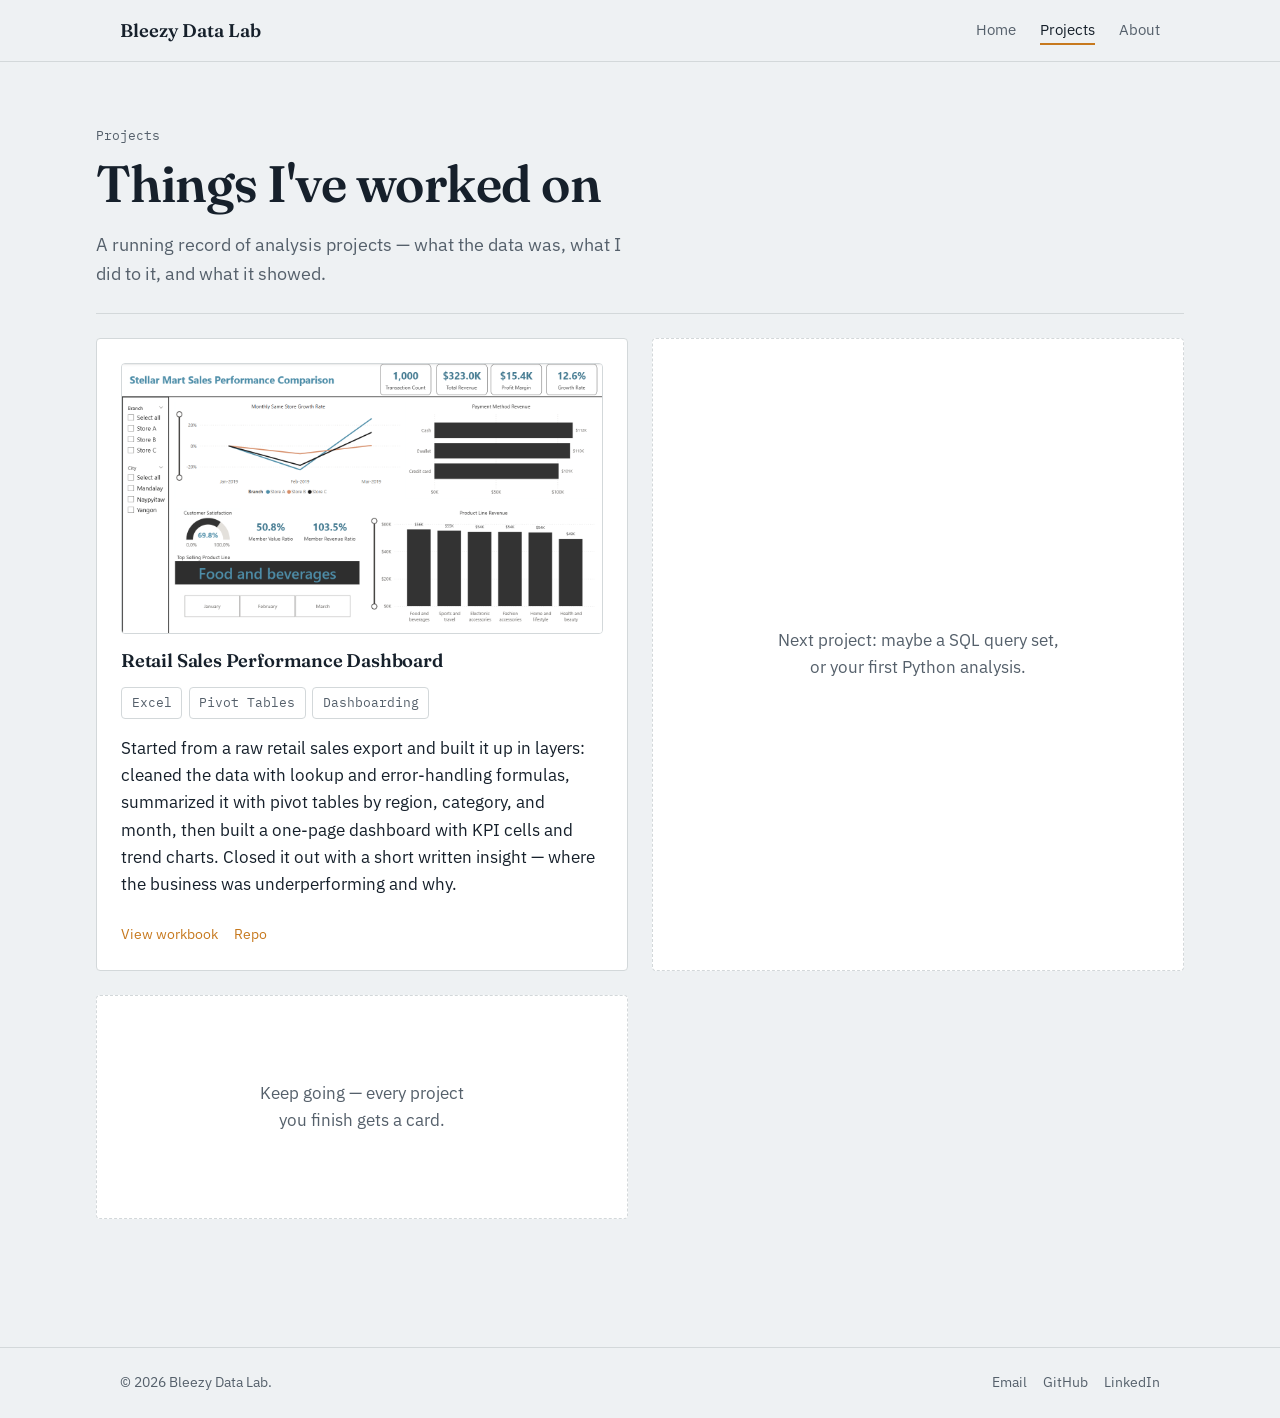
==== projects.html @ 9c082524 "Add files via upload" ====
<!DOCTYPE html>
<html lang="en">
<head>
  <meta charset="UTF-8">
  <meta name="viewport" content="width=device-width, initial-scale=1.0">
  <title>Projects — Bleezy Data Lab</title>
  <meta name="description" content="Data and BI analysis projects by Bleezy Data Lab.">
  <link rel="preconnect" href="https://fonts.googleapis.com">
  <link href="https://fonts.googleapis.com/css2?family=Fraunces:wght@500;600&family=IBM+Plex+Sans:wght@400;500;600&family=IBM+Plex+Mono:wght@400;500&display=swap" rel="stylesheet">
  <link rel="stylesheet" href="style.css">
</head>
<body>
  <a class="skip-link" href="#main">Skip to content</a>

  <header class="site-header">
    <div class="wrap header-inner">
      <a class="brand" href="index.html">Bleezy Data Lab</a>
      <nav class="nav" aria-label="Main">
        <a class="nav-link" href="index.html">Home</a>
        <a class="nav-link active" href="projects.html">Projects</a>
        <a class="nav-link" href="about.html">About</a>
      </nav>
    </div>
  </header>

  <main id="main">
    <section class="section wrap" style="border-top: none; padding-bottom: var(--space-3);">
      <p class="section-label">Projects</p>
      <h1 style="margin-bottom: var(--space-2);">Things I've worked on</h1>
      <p class="lede">A running record of analysis projects — what the data was, what I did to it, and what it showed.</p>
    </section>

    <section class="section wrap" style="padding-top: 0;">
      <div class="card-grid">

        <article class="card">
          <div class="card-thumb">
            <img src="assets/dashboard-screenshot.png" alt="Retail sales dashboard in Excel showing regional and category trends">
          </div>
          <h3>Retail Sales Performance Dashboard</h3>
          <div class="card-tags">
            <span class="tag">Excel</span>
            <span class="tag">Pivot Tables</span>
            <span class="tag">Dashboarding</span>
          </div>
          <p>Started from a raw retail sales export and built it up in layers: cleaned the data with lookup and error-handling formulas, summarized it with pivot tables by region, category, and month, then built a one-page dashboard with KPI cells and trend charts. Closed it out with a short written insight — where the business was underperforming and why.</p>
          <div class="card-links">
            <a href="#" target="_blank" rel="noopener">View workbook</a>
            <a href="#" target="_blank" rel="noopener">Repo</a>
          </div>
        </article>

        <article class="card is-placeholder">
          <p>Next project: maybe a SQL query set,<br>or your first Python analysis.</p>
        </article>

        <article class="card is-placeholder">
          <p>Keep going — every project<br>you finish gets a card.</p>
        </article>

      </div>
    </section>
  </main>

  <footer class="site-footer">
    <div class="wrap footer-inner">
      <p>&copy; 2026 Bleezy Data Lab.</p>
      <div class="footer-links">
        <a href="mailto:romanusawonfor@gmail.com">Email</a>
        <a href="https://github.com/Awonfor" target="_blank" rel="noopener">GitHub</a>
        <a href="www.linkedin.com/in/awonfor-forcham" target="_blank" rel="noopener">LinkedIn</a>
      </div>
    </div>
  </footer>
</body>
</html>
---- style.css ----
/* ============================================
   DESIGN TOKENS
   ============================================ */
:root {
  --bg: #EEF1F3;
  --surface: #FFFFFF;
  --ink: #16202B;
  --muted: #55606B;
  --accent: #C7791E;
  --accent-ink: #FFFFFF;
  --line: #D3D8DA;

  --font-display: 'Fraunces', Georgia, serif;
  --font-body: 'IBM Plex Sans', -apple-system, Segoe UI, sans-serif;
  --font-mono: 'IBM Plex Mono', SFMono-Regular, Consolas, monospace;

  --space-1: 0.5rem;
  --space-2: 1rem;
  --space-3: 1.5rem;
  --space-4: 2.5rem;
  --space-5: 4rem;
  --space-6: 6rem;

  --max-width: 68rem;
  --radius: 4px;
}

@media (prefers-reduced-motion: reduce) {
  * { animation: none !important; transition: none !important; }
}

/* ============================================
   RESET & BASE
   ============================================ */
* { box-sizing: border-box; margin: 0; padding: 0; }

html { scroll-behavior: smooth; }

body {
  background: var(--bg);
  color: var(--ink);
  font-family: var(--font-body);
  font-size: 17px;
  line-height: 1.6;
  -webkit-font-smoothing: antialiased;
}

img, svg { max-width: 100%; display: block; }

a {
  color: inherit;
  text-decoration: none;
}

a:focus-visible,
button:focus-visible {
  outline: 2px solid var(--accent);
  outline-offset: 3px;
}

.wrap {
  max-width: var(--max-width);
  margin: 0 auto;
  padding: 0 var(--space-3);
}

.skip-link {
  position: absolute;
  left: -999px;
  top: 0;
  background: var(--ink);
  color: var(--surface);
  padding: var(--space-1) var(--space-2);
  z-index: 100;
}
.skip-link:focus {
  left: var(--space-2);
  top: var(--space-2);
}

/* ============================================
   TYPOGRAPHY
   ============================================ */
h1, h2, h3 {
  font-family: var(--font-display);
  font-weight: 600;
  line-height: 1.15;
  letter-spacing: -0.01em;
}

h1 { font-size: clamp(2.1rem, 4vw, 3.2rem); }
h2 { font-size: clamp(1.5rem, 2.6vw, 2rem); margin-bottom: var(--space-3); }
h3 { font-size: 1.15rem; font-weight: 600; }

p { max-width: 38rem; }

.lede {
  font-size: 1.15rem;
  color: var(--muted);
  max-width: 34rem;
}

.mono {
  font-family: var(--font-mono);
  font-size: 0.85rem;
  letter-spacing: 0.01em;
}

.section-label {
  font-family: var(--font-mono);
  font-size: 0.8rem;
  color: var(--muted);
  margin-bottom: var(--space-1);
}

/* ============================================
   HEADER / NAV
   ============================================ */
.site-header {
  border-bottom: 1px solid var(--line);
  background: var(--bg);
  position: sticky;
  top: 0;
  z-index: 10;
}

.header-inner {
  display: flex;
  align-items: center;
  justify-content: space-between;
  padding-top: var(--space-2);
  padding-bottom: var(--space-2);
}

.brand {
  font-family: var(--font-display);
  font-weight: 600;
  font-size: 1.15rem;
}

.nav {
  display: flex;
  gap: var(--space-3);
}

.nav-link {
  font-size: 0.95rem;
  color: var(--muted);
  padding-bottom: 2px;
  border-bottom: 2px solid transparent;
}

.nav-link:hover,
.nav-link.active {
  color: var(--ink);
  border-bottom-color: var(--accent);
}

/* ============================================
   HERO
   ============================================ */
.hero {
  padding: var(--space-6) 0 var(--space-5);
  display: grid;
  grid-template-columns: 1.1fr 0.9fr;
  gap: var(--space-4);
  align-items: center;
}

.hero-tags {
  display: flex;
  flex-wrap: wrap;
  gap: var(--space-1);
  margin-top: var(--space-3);
}

.tag {
  font-family: var(--font-mono);
  font-size: 0.8rem;
  padding: 0.3rem 0.6rem;
  border: 1px solid var(--line);
  border-radius: var(--radius);
  color: var(--muted);
  background: var(--surface);
}

.hero-visual {
  background: var(--surface);
  border: 1px solid var(--line);
  border-radius: var(--radius);
  padding: var(--space-3);
}

.hero h1 { margin-bottom: var(--space-2); }

.cta-row {
  display: flex;
  gap: var(--space-2);
  margin-top: var(--space-4);
}

.btn {
  display: inline-block;
  font-family: var(--font-body);
  font-weight: 600;
  font-size: 0.95rem;
  padding: 0.7rem 1.3rem;
  border-radius: var(--radius);
  border: 1px solid var(--ink);
}

.btn-primary {
  background: var(--ink);
  color: var(--surface);
}
.btn-primary:hover { background: var(--accent); border-color: var(--accent); }

.btn-secondary {
  background: transparent;
  color: var(--ink);
}
.btn-secondary:hover { border-color: var(--accent); color: var(--accent); }

/* ============================================
   SECTIONS
   ============================================ */
.section {
  padding: var(--space-5) 0;
  border-top: 1px solid var(--line);
}

/* ============================================
   PROJECT CARDS
   ============================================ */
.card-grid {
  display: grid;
  grid-template-columns: repeat(2, 1fr);
  gap: var(--space-3);
  margin-top: var(--space-3);
}

.card {
  background: var(--surface);
  border: 1px solid var(--line);
  border-radius: var(--radius);
  padding: var(--space-3);
  display: flex;
  flex-direction: column;
  gap: var(--space-2);
}

.card-thumb {
  aspect-ratio: 16 / 9;
  border: 1px dashed var(--line);
  border-radius: var(--radius);
  display: flex;
  align-items: center;
  justify-content: center;
  overflow: hidden;
  color: var(--muted);
  font-family: var(--font-mono);
  font-size: 0.8rem;
  background: repeating-linear-gradient(
    45deg,
    var(--bg),
    var(--bg) 10px,
    var(--surface) 10px,
    var(--surface) 20px
  );
}

/* when a card-thumb holds a real <img>, drop the striped placeholder look */
.card-thumb:has(img) {
  border-style: solid;
  background: none;
}

.card-thumb img {
  width: 100%;
  height: 100%;
  object-fit: cover;
}

.card-tags {
  display: flex;
  flex-wrap: wrap;
  gap: 0.4rem;
}

.card-links {
  display: flex;
  gap: var(--space-2);
  margin-top: auto;
  padding-top: var(--space-1);
  font-size: 0.9rem;
}

.card-links a {
  color: var(--accent);
  border-bottom: 1px solid transparent;
}
.card-links a:hover { border-bottom-color: var(--accent); }

.card.is-placeholder {
  border-style: dashed;
  justify-content: center;
  align-items: center;
  text-align: center;
  color: var(--muted);
  min-height: 14rem;
}

/* ============================================
   ABOUT PAGE
   ============================================ */
.skills-grid {
  display: grid;
  grid-template-columns: repeat(3, 1fr);
  gap: var(--space-3);
  margin-top: var(--space-3);
}

.skill-group h3 {
  margin-bottom: var(--space-1);
}

.skill-list {
  list-style: none;
  font-family: var(--font-mono);
  font-size: 0.85rem;
  color: var(--muted);
  display: flex;
  flex-direction: column;
  gap: 0.3rem;
}

.contact-row {
  display: flex;
  gap: var(--space-3);
  margin-top: var(--space-3);
  flex-wrap: wrap;
}

.contact-row a {
  font-size: 0.95rem;
  color: var(--accent);
  border-bottom: 1px solid transparent;
}
.contact-row a:hover { border-bottom-color: var(--accent); }

/* ============================================
   FOOTER
   ============================================ */
.site-footer {
  border-top: 1px solid var(--line);
  padding: var(--space-3) 0;
  margin-top: var(--space-5);
}

.footer-inner {
  display: flex;
  justify-content: space-between;
  align-items: center;
  flex-wrap: wrap;
  gap: var(--space-2);
  font-size: 0.85rem;
  color: var(--muted);
}

.footer-links {
  display: flex;
  gap: var(--space-2);
}

.footer-links a:hover { color: var(--accent); }

/* ============================================
   RESPONSIVE
   ============================================ */
@media (max-width: 800px) {
  .hero { grid-template-columns: 1fr; }
  .hero-visual { order: -1; }
  .card-grid { grid-template-columns: 1fr; }
  .skills-grid { grid-template-columns: 1fr 1fr; }
}

@media (max-width: 520px) {
  .header-inner { flex-direction: column; align-items: flex-start; gap: var(--space-1); }
  .skills-grid { grid-template-columns: 1fr; }
  .cta-row { flex-direction: column; }
}
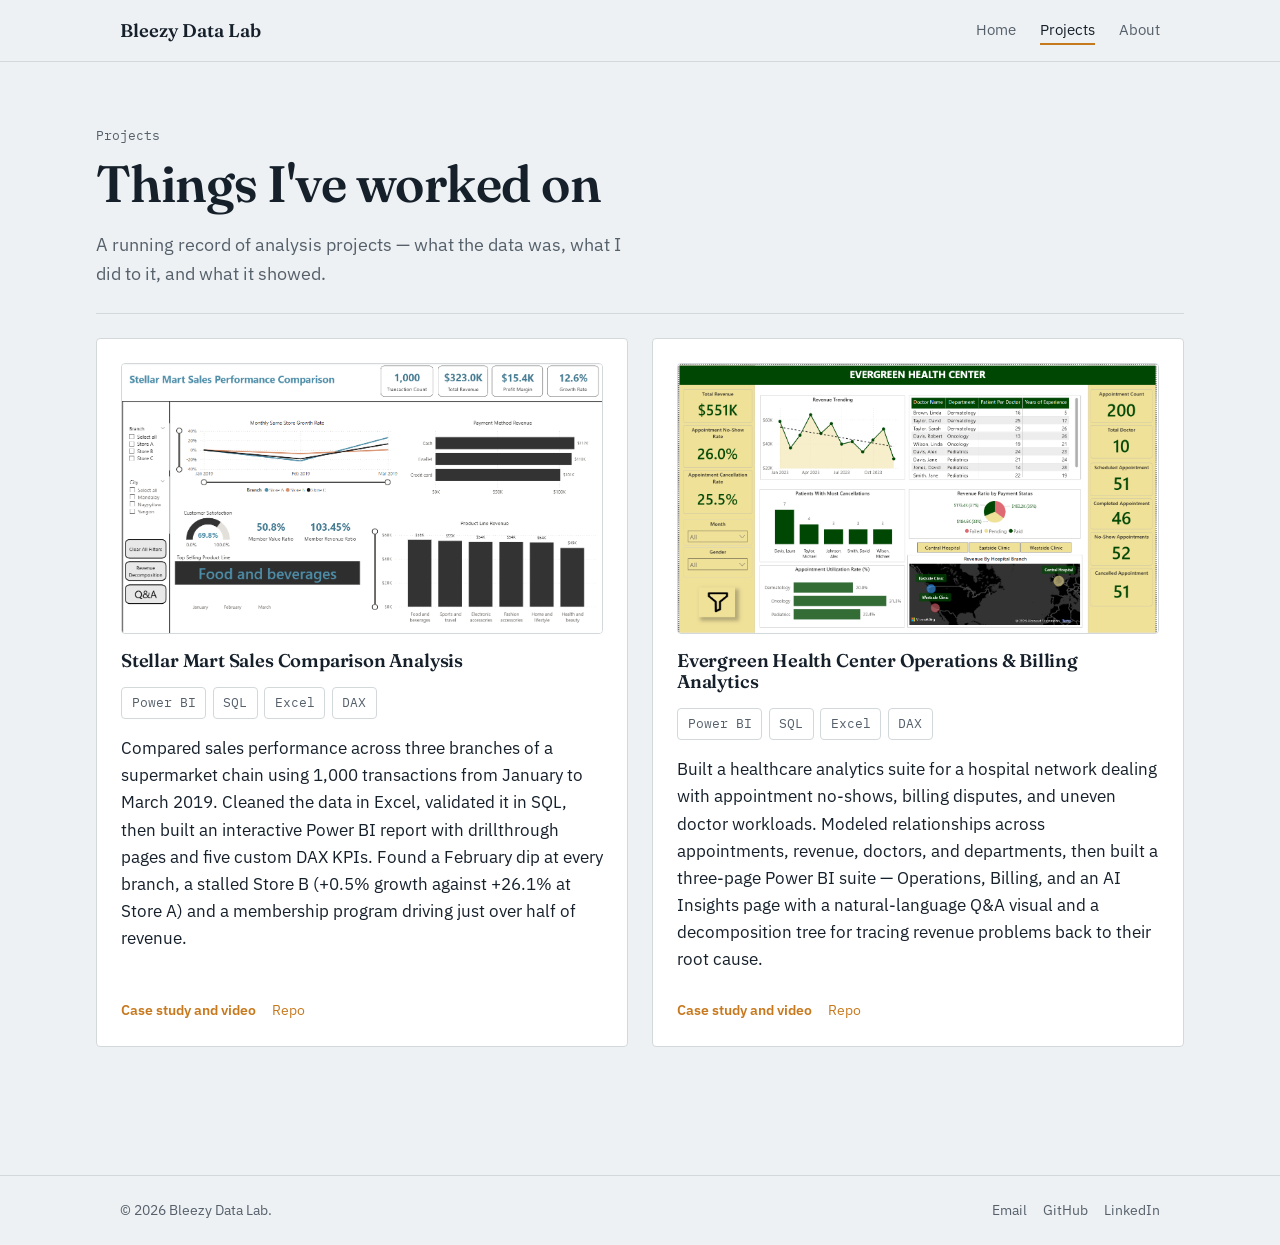
==== commit fda5bb7c: "Add files via upload" ====
--- a/projects.html
+++ b/projects.html
@@ -35,27 +35,38 @@
 
         <article class="card">
           <div class="card-thumb">
-            <img src="assets/dashboard-screenshot.png" alt="Retail sales dashboard in Excel showing regional and category trends">
+            <img src="assets/img/stellar-exec.png" alt="Power BI executive dashboard comparing sales performance across three Stellar Mart store branches">
           </div>
-          <h3>Retail Sales Performance Dashboard</h3>
+          <h3>Stellar Mart Sales Comparison Analysis</h3>
           <div class="card-tags">
+            <span class="tag">Power BI</span>
+            <span class="tag">SQL</span>
             <span class="tag">Excel</span>
-            <span class="tag">Pivot Tables</span>
-            <span class="tag">Dashboarding</span>
+            <span class="tag">DAX</span>
           </div>
-          <p>Started from a raw retail sales export and built it up in layers: cleaned the data with lookup and error-handling formulas, summarized it with pivot tables by region, category, and month, then built a one-page dashboard with KPI cells and trend charts. Closed it out with a short written insight — where the business was underperforming and why.</p>
+          <p>Compared sales performance across three branches of a supermarket chain using 1,000 transactions from January to March 2019. Cleaned the data in Excel, validated it in SQL, then built an interactive Power BI report with drillthrough pages and five custom DAX KPIs. Found a February dip at every branch, a stalled Store B (+0.5% growth against +26.1% at Store A) and a membership program driving just over half of revenue.</p>
           <div class="card-links">
-            <a href="#" target="_blank" rel="noopener">View workbook</a>
-            <a href="#" target="_blank" rel="noopener">Repo</a>
+            <a class="primary-link" href="project-stellar-mart.html">Case study and video</a>
+            <a href="https://github.com/Awonfor/Stellar_Mart_Project" target="_blank" rel="noopener">Repo</a>
           </div>
         </article>
 
-        <article class="card is-placeholder">
-          <p>Next project: maybe a SQL query set,<br>or your first Python analysis.</p>
-        </article>
-
-        <article class="card is-placeholder">
-          <p>Keep going — every project<br>you finish gets a card.</p>
+        <article class="card">
+          <div class="card-thumb">
+            <img src="assets/evergreen-dashboard.png" alt="Power BI operations dashboard for Evergreen Health Center">
+          </div>
+          <h3>Evergreen Health Center Operations &amp; Billing Analytics</h3>
+          <div class="card-tags">
+            <span class="tag">Power BI</span>
+            <span class="tag">SQL</span>
+            <span class="tag">Excel</span>
+            <span class="tag">DAX</span>
+          </div>
+          <p>Built a healthcare analytics suite for a hospital network dealing with appointment no-shows, billing disputes, and uneven doctor workloads. Modeled relationships across appointments, revenue, doctors, and departments, then built a three-page Power BI suite — Operations, Billing, and an AI Insights page with a natural-language Q&amp;A visual and a decomposition tree for tracing revenue problems back to their root cause.</p>
+          <div class="card-links">
+            <a class="primary-link" href="project-evergreen.html">Case study and video</a>
+            <a href="https://github.com/Awonfor/Evergreen_Health_Center" target="_blank" rel="noopener">Repo</a>
+          </div>
         </article>
 
       </div>
@@ -68,7 +79,7 @@
       <div class="footer-links">
         <a href="mailto:romanusawonfor@gmail.com">Email</a>
         <a href="https://github.com/Awonfor" target="_blank" rel="noopener">GitHub</a>
-        <a href="www.linkedin.com/in/awonfor-forcham" target="_blank" rel="noopener">LinkedIn</a>
+        <a href="https://www.linkedin.com/in/awonfor-forcham" target="_blank" rel="noopener">LinkedIn</a>
       </div>
     </div>
   </footer>
--- a/style.css
+++ b/style.css
@@ -315,7 +315,7 @@
    ============================================ */
 .skills-grid {
   display: grid;
-  grid-template-columns: repeat(3, 1fr);
+  grid-template-columns: repeat(auto-fit, minmax(10rem, 1fr));
   gap: var(--space-3);
   margin-top: var(--space-3);
 }
@@ -389,3 +389,249 @@
   .skills-grid { grid-template-columns: 1fr; }
   .cta-row { flex-direction: column; }
 }
+
+/* ============================================
+   CASE STUDY PAGES
+   ============================================ */
+.back-link {
+  display: inline-block;
+  font-size: 0.9rem;
+  color: var(--muted);
+  margin-bottom: var(--space-3);
+  border-bottom: 1px solid transparent;
+}
+.back-link:hover { color: var(--accent); border-bottom-color: var(--accent); }
+
+.case-head h1 { margin-bottom: var(--space-2); max-width: 40rem; }
+.case-head .lede { margin-bottom: var(--space-3); }
+.case-head .card-tags { margin-bottom: var(--space-3); }
+
+.facts {
+  display: grid;
+  grid-template-columns: repeat(auto-fit, minmax(9.5rem, 1fr));
+  gap: 1px;
+  background: var(--line);
+  border: 1px solid var(--line);
+  border-radius: var(--radius);
+  overflow: hidden;
+  margin-top: var(--space-4);
+}
+.fact {
+  background: var(--surface);
+  padding: var(--space-2) var(--space-3);
+}
+.fact dt {
+  font-size: 0.8rem;
+  color: var(--muted);
+}
+.fact dd {
+  font-family: var(--font-display);
+  font-weight: 600;
+  font-size: 1.5rem;
+  line-height: 1.2;
+  margin-top: 0.15rem;
+}
+
+.case-section > p { margin-bottom: var(--space-2); }
+.case-section h3 { margin: var(--space-3) 0 var(--space-1); }
+
+/* video walkthrough */
+.video-panel {
+  background: var(--surface);
+  border: 1px solid var(--line);
+  border-radius: var(--radius);
+  padding: var(--space-2);
+  margin-top: var(--space-2);
+}
+.video-tabs {
+  display: flex;
+  flex-wrap: wrap;
+  gap: var(--space-1);
+  margin-bottom: var(--space-2);
+}
+.video-tab {
+  font-family: var(--font-body);
+  font-size: 0.9rem;
+  padding: 0.4rem 0.9rem;
+  background: transparent;
+  color: var(--muted);
+  border: 1px solid var(--line);
+  border-radius: var(--radius);
+  cursor: pointer;
+}
+.video-tab:hover { color: var(--ink); border-color: var(--ink); }
+.video-tab[aria-selected="true"] {
+  background: var(--ink);
+  color: var(--surface);
+  border-color: var(--ink);
+}
+.video-frame video {
+  width: 100%;
+  display: block;
+  background: var(--ink);
+  border-radius: var(--radius);
+  aspect-ratio: 16 / 9;
+}
+.video-caption {
+  font-size: 0.9rem;
+  color: var(--muted);
+  margin-top: var(--space-1);
+  max-width: none;
+}
+
+/* figures */
+.figure { margin: var(--space-3) 0; }
+.figure img {
+  width: 100%;
+  border: 1px solid var(--line);
+  border-radius: var(--radius);
+  background: var(--surface);
+}
+.figure figcaption {
+  font-size: 0.85rem;
+  color: var(--muted);
+  margin-top: 0.5rem;
+}
+
+/* workflow (a real sequence, so numbered) */
+.steps {
+  list-style: none;
+  counter-reset: step;
+  display: grid;
+  gap: var(--space-2);
+  margin-top: var(--space-2);
+}
+.steps li {
+  counter-increment: step;
+  display: grid;
+  grid-template-columns: 2.2rem 1fr;
+  gap: var(--space-2);
+  align-items: start;
+  max-width: 44rem;
+}
+.steps li::before {
+  content: counter(step);
+  font-family: var(--font-mono);
+  font-size: 0.85rem;
+  width: 2rem;
+  height: 2rem;
+  display: flex;
+  align-items: center;
+  justify-content: center;
+  border: 1px solid var(--ink);
+  border-radius: 50%;
+}
+.steps strong { display: block; font-weight: 600; }
+.steps span { color: var(--muted); font-size: 0.95rem; }
+
+/* KPI table */
+.table-wrap { overflow-x: auto; margin-top: var(--space-2); }
+.data-table {
+  width: 100%;
+  border-collapse: collapse;
+  background: var(--surface);
+  border: 1px solid var(--line);
+  font-size: 0.92rem;
+}
+.data-table th, .data-table td {
+  text-align: left;
+  padding: 0.7rem 1rem;
+  border-bottom: 1px solid var(--line);
+  vertical-align: top;
+}
+.data-table th {
+  font-weight: 600;
+  background: var(--bg);
+}
+.data-table td code {
+  font-family: var(--font-mono);
+  font-size: 0.8rem;
+  color: var(--muted);
+  word-break: break-word;
+}
+
+/* branch comparison */
+.compare-grid {
+  display: grid;
+  grid-template-columns: repeat(3, 1fr);
+  gap: var(--space-3);
+  margin-top: var(--space-2);
+}
+.compare-card {
+  background: var(--surface);
+  border: 1px solid var(--line);
+  border-radius: var(--radius);
+  padding: var(--space-3);
+}
+.compare-card h3 { margin: 0 0 var(--space-1); }
+.compare-card .big {
+  font-family: var(--font-display);
+  font-weight: 600;
+  font-size: 2rem;
+  line-height: 1.1;
+}
+.compare-card .big-label {
+  font-size: 0.85rem;
+  color: var(--muted);
+  margin-bottom: var(--space-2);
+}
+.compare-card ul {
+  list-style: none;
+  font-size: 0.92rem;
+  display: grid;
+  gap: 0.4rem;
+}
+.compare-card li { color: var(--muted); }
+.compare-card li b { color: var(--ink); font-weight: 600; }
+
+/* insight lists */
+.split {
+  display: grid;
+  grid-template-columns: 1fr 1fr;
+  gap: var(--space-3);
+  margin-top: var(--space-2);
+}
+.split h3 { margin-top: 0; }
+.bullet-list {
+  list-style: none;
+  display: grid;
+  gap: var(--space-1);
+}
+.bullet-list li {
+  padding-left: 1.1rem;
+  position: relative;
+  max-width: 38rem;
+}
+.bullet-list li::before {
+  content: "";
+  position: absolute;
+  left: 0;
+  top: 0.7em;
+  width: 0.45rem;
+  height: 2px;
+  background: var(--accent);
+}
+
+.callout {
+  border-left: 3px solid var(--accent);
+  background: var(--surface);
+  padding: var(--space-2) var(--space-3);
+  margin-top: var(--space-3);
+  max-width: 44rem;
+  font-size: 0.95rem;
+  color: var(--muted);
+}
+
+.case-nav {
+  display: flex;
+  justify-content: space-between;
+  gap: var(--space-2);
+  flex-wrap: wrap;
+}
+
+.card-links a.primary-link { font-weight: 600; }
+
+@media (max-width: 800px) {
+  .compare-grid { grid-template-columns: 1fr; }
+  .split { grid-template-columns: 1fr; }
+}
